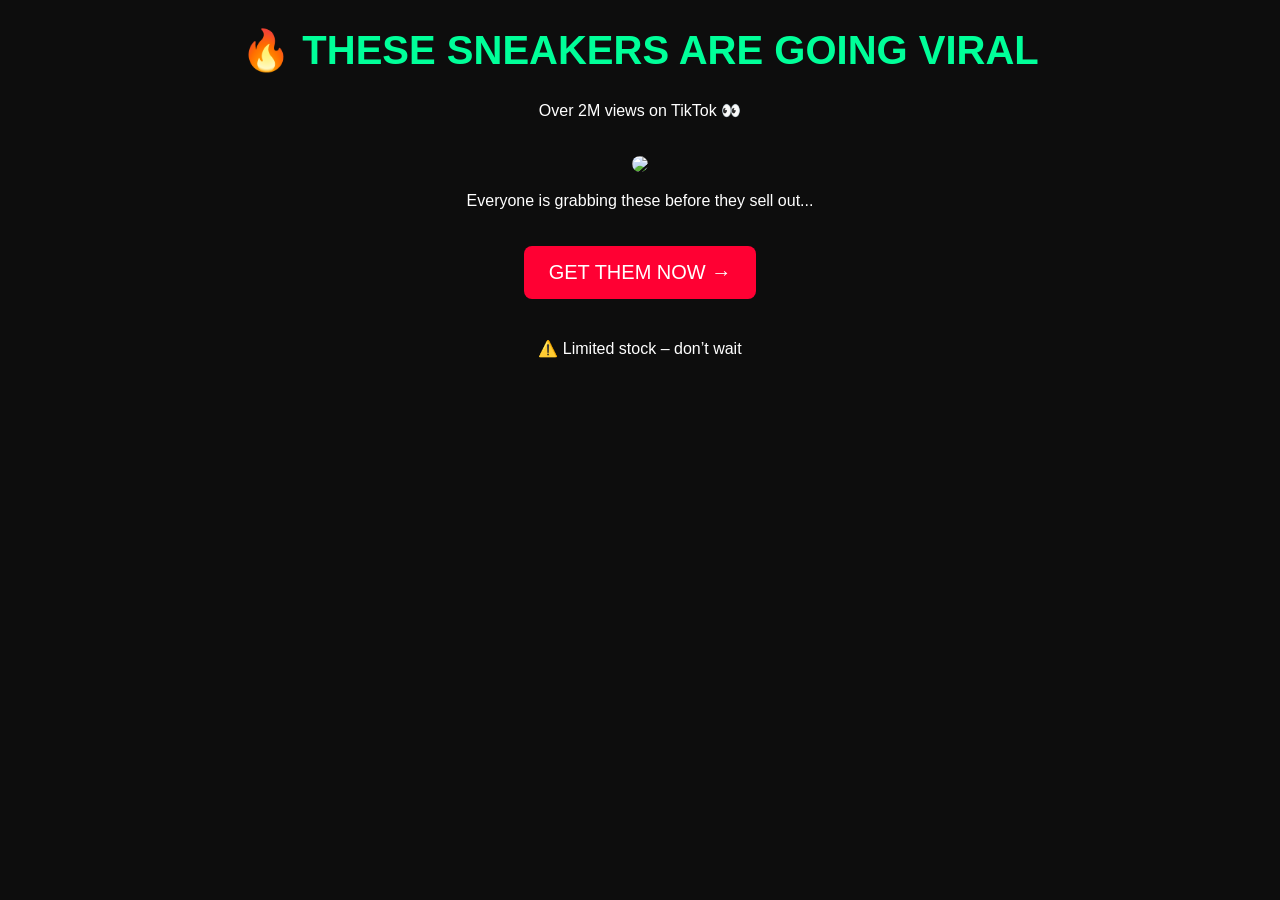
==== index.html @ 100f3dcf "update" ====
<!DOCTYPE html>
<html>
<head>
  <title>Viral Sneakers 🔥</title>
  <style>
    body {
      background: #0d0d0d;
      color: white;
      font-family: Arial;
      text-align: center;
    }
    h1 {
      color: #00ff99;
      font-size: 2.5em;
    }
    .cta {
      background: #ff0033;
      color: white;
      padding: 15px 25px;
      font-size: 20px;
      text-decoration: none;
      display: inline-block;
      margin-top: 20px;
      border-radius: 8px;
    }
    .cta:hover {
      background: #ff3366;
    }
    img {
      width: 80%;
      max-width: 400px;
      border-radius: 10px;
      margin-top: 20px;
    }
  </style>
</head>
<body>

<h1>🔥 THESE SNEAKERS ARE GOING VIRAL</h1>

<p>Over 2M views on TikTok 👀</p>

<img src="assets/shoe.jpg">

<p>Everyone is grabbing these before they sell out...</p>

<a class="cta" href="YOUR_TIKTOK_AFFILIATE_LINK" target="_blank">
GET THEM NOW →
</a>

<p style="margin-top:40px;">⚠️ Limited stock – don’t wait</p>

</body>
</html>
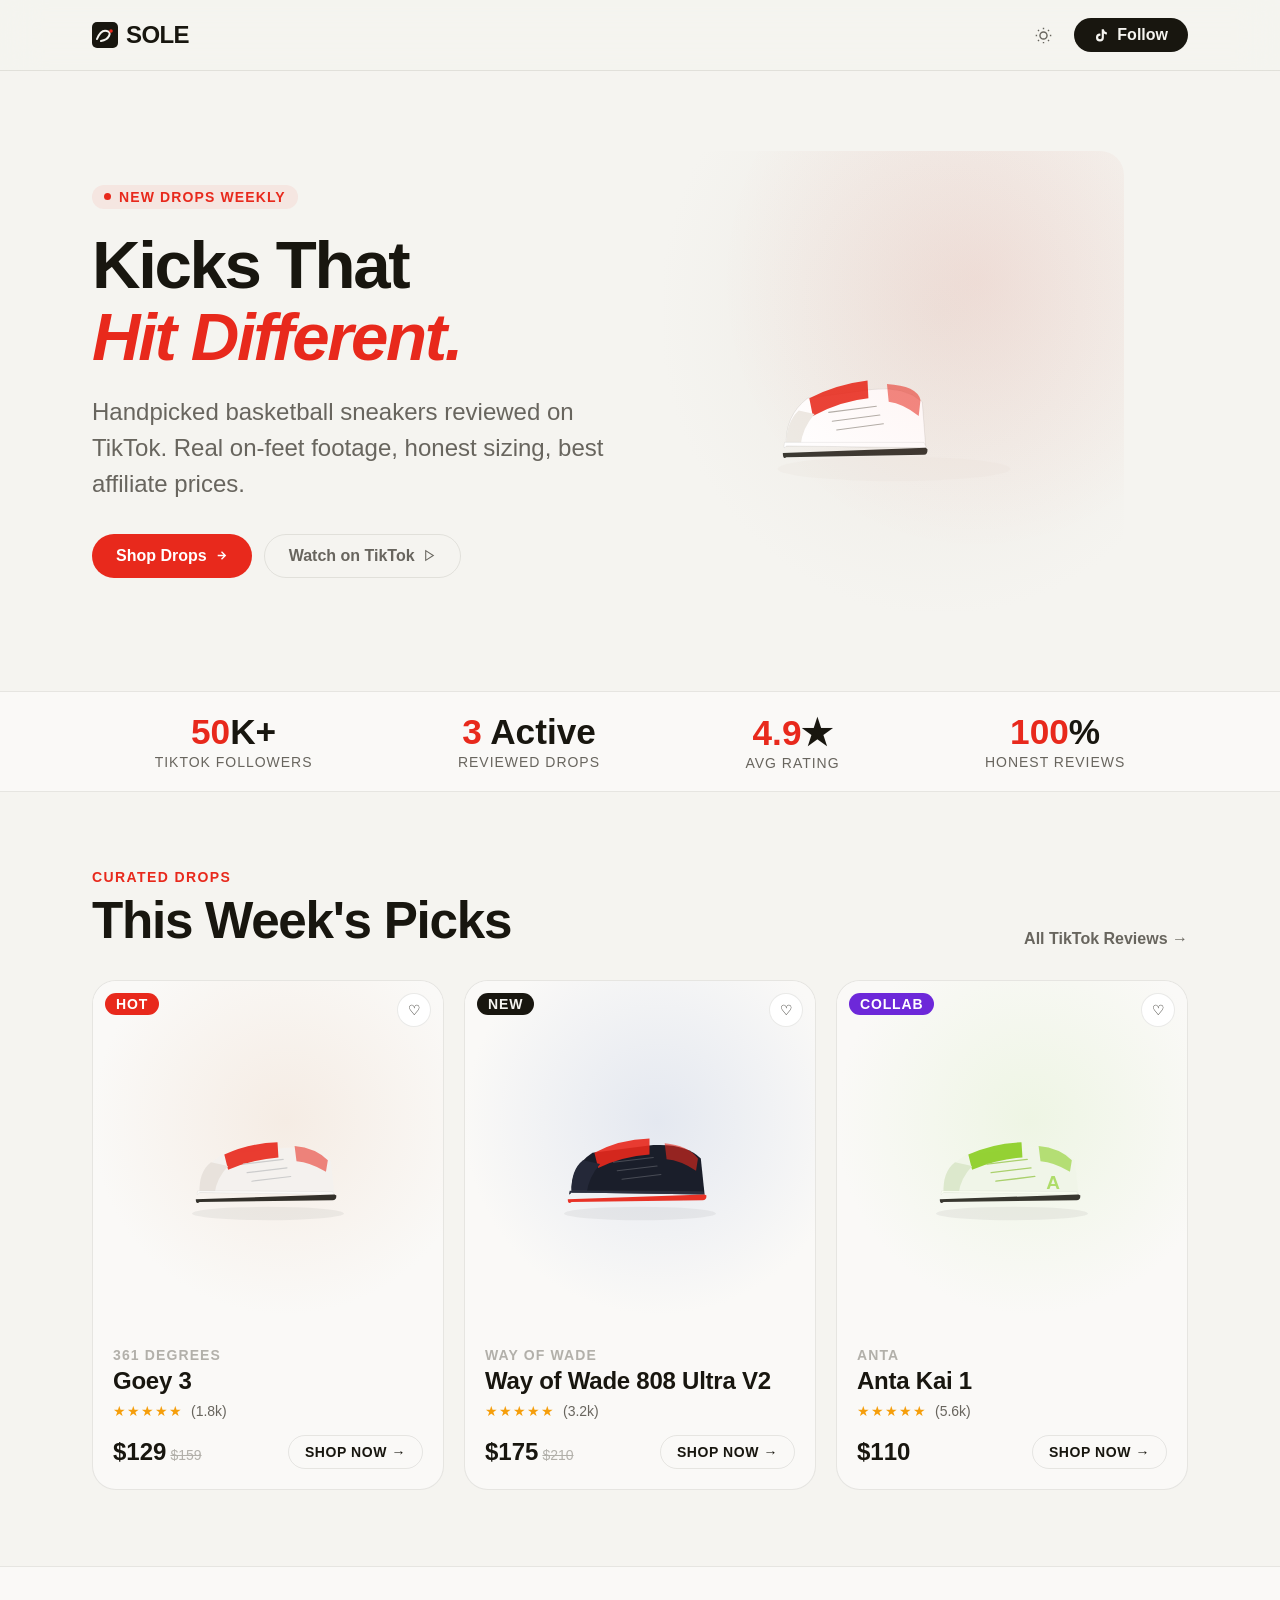
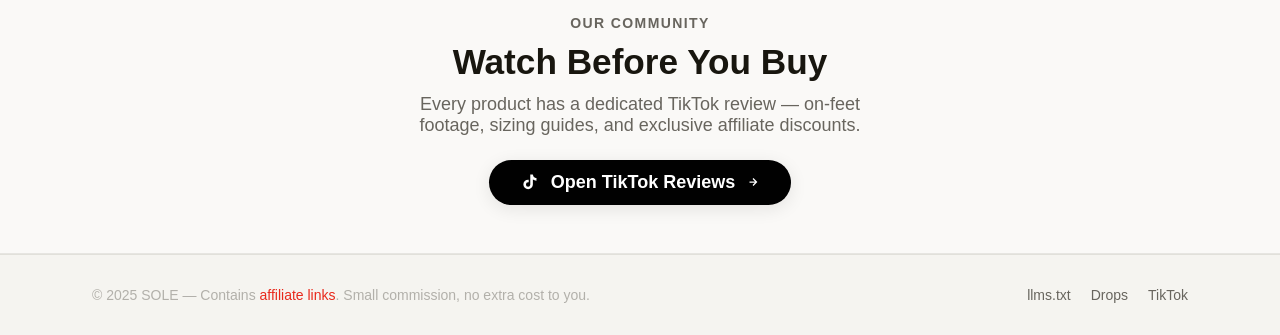
==== commit c6663be4: "update" ====
--- a/index.html
+++ b/index.html
@@ -1,54 +1,308 @@
 <!DOCTYPE html>
-<html>
+<html lang="en" data-theme="light">
 <head>
-  <title>Viral Sneakers 🔥</title>
-  <style>
-    body {
-      background: #0d0d0d;
-      color: white;
-      font-family: Arial;
-      text-align: center;
-    }
-    h1 {
-      color: #00ff99;
-      font-size: 2.5em;
-    }
-    .cta {
-      background: #ff0033;
-      color: white;
-      padding: 15px 25px;
-      font-size: 20px;
-      text-decoration: none;
-      display: inline-block;
-      margin-top: 20px;
-      border-radius: 8px;
-    }
-    .cta:hover {
-      background: #ff3366;
-    }
-    img {
-      width: 80%;
-      max-width: 400px;
-      border-radius: 10px;
-      margin-top: 20px;
-    }
-  </style>
+<meta charset="UTF-8">
+<meta name="viewport" content="width=device-width, initial-scale=1.0">
+<title>SNKDEAL - Sneaker Deal | TikTok-Reviewed Kicks</title>
+<meta name="description" content="Handpicked sneaker deals reviewed by @popwiremedia on TikTok. Honest on-feet footage, real sizing guides, and exclusive affiliate prices on Li-Ning, Way of Wade, Anta, and more.">
+<meta name="keywords" content="sneaker deals, basketball shoes, Li-Ning Goey 3, Way of Wade 808, Anta Kai 1, TikTok sneaker review, popwiremedia">
+<meta name="author" content="popwiremedia">
+<link rel="canonical" href="https://snkdeal.github.io/">
+
+<!-- Open Graph (Facebook, Messenger, Discord) -->
+<meta property="og:type" content="website">
+<meta property="og:title" content="SNKDEAL - Sneaker Deal | TikTok-Reviewed Kicks">
+<meta property="og:description" content="Honest sneaker reviews by @popwiremedia. Real on-feet footage and exclusive affiliate deals.">
+<meta property="og:url" content="https://snkdeal.github.io/">
+<meta property="og:site_name" content="SNKDEAL">
+<meta property="og:image" content="https://snkdeal.github.io/og-image.jpg">
+
+<!-- Twitter Card -->
+<meta name="twitter:card" content="summary_large_image">
+<meta name="twitter:site" content="@popwiremedia">
+<meta name="twitter:title" content="SNKDEAL - Sneaker Deal">
+<meta name="twitter:description" content="Honest sneaker reviews by @popwiremedia. Exclusive affiliate deals.">
+<meta name="twitter:image" content="https://snkdeal.github.io/og-image.jpg">
+
+<!-- JSON-LD Structured Data -->
+<script type="application/ld+json">
+{
+  "@context": "https://schema.org",
+  "@type": "WebSite",
+  "name": "SNKDEAL - Sneaker Deal",
+  "url": "https://snkdeal.github.io/",
+  "description": "TikTok-reviewed sneaker affiliate deals by @popwiremedia",
+  "author": {
+    "@type": "Person",
+    "name": "popwiremedia",
+    "sameAs": "https://www.tiktok.com/@popwiremedia"
+  }
+}
+</script>
+<link rel="preconnect" href="https://api.fontshare.com">
+<link href="https://api.fontshare.com/v2/css?f[]=satoshi@400,500,700&f[]=cabinet-grotesk@700,800&display=swap" rel="stylesheet">
+<style>
+:root,[data-theme="light"]{
+  --fd:'Cabinet Grotesk','Helvetica Neue',sans-serif;
+  --fb:'Satoshi','Inter',sans-serif;
+  --xs:clamp(.75rem,.7rem + .25vw,.875rem);
+  --sm:clamp(.875rem,.8rem + .35vw,1rem);
+  --base:clamp(1rem,.95rem + .25vw,1.125rem);
+  --lg:clamp(1.125rem,1rem + .75vw,1.5rem);
+  --xl:clamp(1.5rem,1.2rem + 1.25vw,2.25rem);
+  --2xl:clamp(2rem,1.2rem + 2.5vw,3.5rem);
+  --3xl:clamp(2.5rem,1rem + 4vw,5rem);
+  --s1:.25rem;--s2:.5rem;--s3:.75rem;--s4:1rem;--s5:1.25rem;
+  --s6:1.5rem;--s8:2rem;--s10:2.5rem;--s12:3rem;--s16:4rem;--s20:5rem;
+  --bg:#f5f4f0;--sur:#faf9f7;--sur2:#fff;--suro:#edeae4;
+  --bdr:rgba(28,22,10,.09);--txt:#18160f;--mut:#68655e;--fnt:#b2b0aa;
+  --acc:#E8291C;--acch:#c41e13;--accbg:rgba(232,41,28,.07);
+  --rsm:.375rem;--rmd:.5rem;--rlg:.75rem;--rxl:1rem;--r2xl:1.5rem;--rf:9999px;
+  --sh1:0 1px 3px rgba(20,14,4,.06);
+  --sh2:0 4px 18px rgba(20,14,4,.09);
+  --sh3:0 14px 44px rgba(20,14,4,.13);
+  --tr:180ms cubic-bezier(.16,1,.3,1);--w:1160px;
+}
+[data-theme="dark"]{
+  --bg:#111010;--sur:#181715;--sur2:#1f1e1c;--suro:#252320;
+  --bdr:rgba(255,250,235,.08);--txt:#e2e0da;--mut:#7a7870;--fnt:#4a4845;
+  --acc:#FF4438;--acch:#FF3B2F;--accbg:rgba(255,68,56,.09);
+  --sh1:0 1px 3px rgba(0,0,0,.22);--sh2:0 4px 18px rgba(0,0,0,.32);--sh3:0 14px 44px rgba(0,0,0,.48);
+}
+@media(prefers-color-scheme:dark){:root:not([data-theme]){
+  --bg:#111010;--sur:#181715;--sur2:#1f1e1c;--suro:#252320;
+  --bdr:rgba(255,250,235,.08);--txt:#e2e0da;--mut:#7a7870;--fnt:#4a4845;
+  --acc:#FF4438;--acch:#FF3B2F;--accbg:rgba(255,68,56,.09);
+  --sh1:0 1px 3px rgba(0,0,0,.22);--sh2:0 4px 18px rgba(0,0,0,.32);--sh3:0 14px 44px rgba(0,0,0,.48);
+}}
+*,*::before,*::after{box-sizing:border-box;margin:0;padding:0}
+html{-webkit-font-smoothing:antialiased;scroll-behavior:smooth;scroll-padding-top:72px}
+body{font-family:var(--fb);font-size:var(--base);color:var(--txt);background:var(--bg);min-height:100dvh}
+img,svg{display:block;max-width:100%}ul{list-style:none}
+button{cursor:pointer;background:none;border:none;font:inherit;color:inherit}
+a{color:inherit;text-decoration:none}
+h1,h2,h3,h4{font-family:var(--fd);line-height:1.08;text-wrap:balance}
+p{text-wrap:pretty}::selection{background:var(--accbg)}
+:focus-visible{outline:2px solid var(--acc);outline-offset:3px;border-radius:var(--rsm)}
+a,button{transition:color var(--tr),background var(--tr),box-shadow var(--tr),transform var(--tr)}
+.w{max-width:var(--w);margin-inline:auto;padding-inline:clamp(var(--s4),4vw,var(--s8))}
+/* NAV */
+.nav{position:sticky;top:0;z-index:100;background:color-mix(in oklab,var(--bg) 82%,transparent);backdrop-filter:blur(20px) saturate(1.5);-webkit-backdrop-filter:blur(20px) saturate(1.5);border-bottom:1px solid var(--bdr)}
+.nr{display:flex;align-items:center;justify-content:space-between;padding-block:var(--s4);gap:var(--s4)}
+.logo{display:flex;align-items:center;gap:var(--s2);font-family:var(--fd);font-size:var(--lg);font-weight:800;letter-spacing:-.025em}
+.na{display:flex;align-items:center;gap:var(--s3)}
+.bti{width:38px;height:38px;display:flex;align-items:center;justify-content:center;border-radius:var(--rmd);color:var(--mut)}
+.bti:hover{color:var(--txt);background:var(--suro)}
+.btp{display:inline-flex;align-items:center;gap:var(--s2);background:var(--txt);color:var(--bg);padding:var(--s2) var(--s5);border-radius:var(--rf);font-size:var(--sm);font-weight:700}
+.btp:hover{background:var(--acc);transform:translateY(-1px);box-shadow:var(--sh2)}
+/* HERO */
+.hero{padding-block:clamp(var(--s12),8vw,var(--s20))}
+.hi{display:grid;grid-template-columns:1fr 1fr;gap:var(--s12);align-items:center}
+.ey{display:inline-flex;align-items:center;gap:var(--s2);background:var(--accbg);color:var(--acc);padding:var(--s1) var(--s3);border-radius:var(--rf);font-size:var(--xs);font-weight:700;letter-spacing:.08em;text-transform:uppercase;margin-bottom:var(--s5)}
+.hero h1{font-size:var(--3xl);font-weight:800;letter-spacing:-.035em;margin-bottom:var(--s5)}
+.hero h1 em{font-style:italic;color:var(--acc)}
+.hs{font-size:var(--lg);color:var(--mut);max-width:40ch;margin-bottom:var(--s8);line-height:1.5}
+.cr{display:flex;gap:var(--s3);flex-wrap:wrap}
+.bp{display:inline-flex;align-items:center;gap:var(--s2);background:var(--acc);color:#fff;padding:var(--s3) var(--s6);border-radius:var(--rf);font-size:var(--sm);font-weight:700}
+.bp:hover{background:var(--acch);transform:translateY(-2px);box-shadow:0 8px 28px rgba(232,41,28,.3)}
+.bo{display:inline-flex;align-items:center;gap:var(--s2);border:1px solid var(--bdr);padding:var(--s3) var(--s6);border-radius:var(--rf);font-size:var(--sm);font-weight:600;color:var(--mut)}
+.bo:hover{border-color:var(--txt);color:var(--txt);transform:translateY(-1px)}
+.stg{width:100%;max-width:460px;aspect-ratio:1;border-radius:var(--r2xl);background:radial-gradient(ellipse at 60% 35%,var(--suro) 0%,var(--bg) 72%);display:flex;align-items:center;justify-content:center;position:relative;overflow:hidden}
+.stg::before{content:'';position:absolute;inset:0;background:radial-gradient(ellipse at 68% 28%,rgba(232,41,28,.08) 0%,transparent 58%)}
+/* STATS */
+.sts{background:var(--sur);border-top:1px solid var(--bdr);border-bottom:1px solid var(--bdr);padding-block:var(--s5)}
+.sr{display:flex;justify-content:space-around;flex-wrap:wrap;gap:var(--s5)}
+.st{text-align:center}
+.sn{font-family:var(--fd);font-size:var(--xl);font-weight:800}
+.sn span{color:var(--acc)}
+.sl{font-size:var(--xs);color:var(--mut);text-transform:uppercase;letter-spacing:.07em;margin-top:2px}
+/* SECTION HD */
+.sh{display:flex;align-items:flex-end;justify-content:space-between;margin-bottom:var(--s8);flex-wrap:wrap;gap:var(--s4)}
+.se{font-size:var(--xs);font-weight:700;letter-spacing:.1em;text-transform:uppercase;color:var(--acc);margin-bottom:var(--s2)}
+.st2{font-size:var(--2xl);font-weight:800;letter-spacing:-.025em}
+.sa{font-size:var(--sm);font-weight:600;color:var(--mut);display:flex;align-items:center;gap:4px;white-space:nowrap}
+.sa:hover{color:var(--acc)}
+/* PRODUCTS */
+.prods{padding-block:clamp(var(--s12),6vw,var(--s20))}
+.grid{display:grid;grid-template-columns:repeat(auto-fill,minmax(min(300px,100%),1fr));gap:var(--s5)}
+/* CARD */
+.card{background:var(--sur);border:1px solid var(--bdr);border-radius:var(--r2xl);overflow:hidden;cursor:pointer;position:relative;display:flex;flex-direction:column;transition:transform var(--tr),box-shadow var(--tr)}
+.card:hover{transform:translateY(-6px);box-shadow:var(--sh3)}
+.card:hover .ca{background:var(--acc);color:#fff;border-color:transparent}
+.card:hover .sw svg{transform:scale(1.06) rotate(-3deg)}
+.bdg{position:absolute;top:var(--s3);left:var(--s3);z-index:2;font-size:var(--xs);font-weight:700;letter-spacing:.06em;text-transform:uppercase;padding:3px 11px;border-radius:var(--rf)}
+.bh{background:var(--acc);color:#fff}
+.bn{background:var(--txt);color:var(--bg)}
+.bc{background:#6d28d9;color:#fff}
+.bs{background:#15803d;color:#fff}
+.wsh{position:absolute;top:var(--s3);right:var(--s3);z-index:2;width:34px;height:34px;border-radius:var(--rf);background:var(--sur2);border:1px solid var(--bdr);display:flex;align-items:center;justify-content:center;font-size:14px;transition:background var(--tr),transform var(--tr)}
+.wsh:hover{background:var(--accbg);transform:scale(1.1)}
+.sw{aspect-ratio:1;display:flex;align-items:center;justify-content:center;padding:var(--s6)}
+.sw svg{transition:transform 320ms cubic-bezier(.16,1,.3,1)}
+.cb{padding:var(--s4) var(--s5) var(--s5);display:flex;flex-direction:column;flex:1}
+.cbr{font-size:var(--xs);font-weight:600;letter-spacing:.08em;text-transform:uppercase;color:var(--fnt);margin-bottom:var(--s1)}
+.cn{font-family:var(--fd);font-size:var(--lg);font-weight:700;letter-spacing:-.01em;margin-bottom:var(--s2);line-height:1.15}
+.cm{display:flex;align-items:center;gap:var(--s2);margin-bottom:var(--s4);font-size:var(--xs);color:var(--mut)}
+.str{color:#f59e0b;letter-spacing:1px}
+.cf{display:flex;align-items:center;justify-content:space-between;margin-top:auto}
+.pr{font-family:var(--fd);font-size:var(--lg);font-weight:800}
+.pro{font-size:var(--xs);color:var(--fnt);text-decoration:line-through;margin-left:var(--s1)}
+.ca{display:inline-flex;align-items:center;gap:4px;border:1.5px solid var(--bdr);border-radius:var(--rf);padding:var(--s2) var(--s4);font-size:var(--xs);font-weight:700;letter-spacing:.04em;text-transform:uppercase;white-space:nowrap;transition:background var(--tr),color var(--tr),border-color var(--tr)}
+.bwm{background:radial-gradient(circle at 55% 40%,#f5ece4 0%,var(--sur) 68%)}
+.bwk{background:radial-gradient(circle at 55% 40%,#e4e8f0 0%,var(--sur) 68%)}
+.bvv{background:radial-gradient(circle at 55% 40%,#eef5e4 0%,var(--sur) 68%)}
+[data-theme="dark"] .bwm{background:radial-gradient(circle at 55% 40%,#2a2320 0%,var(--sur) 68%)}
+[data-theme="dark"] .bwk{background:radial-gradient(circle at 55% 40%,#1e2228 0%,var(--sur) 68%)}
+[data-theme="dark"] .bvv{background:radial-gradient(circle at 55% 40%,#20281e 0%,var(--sur) 68%)}
+/* TT */
+.tt{background:var(--sur);border-top:1px solid var(--bdr);border-bottom:1px solid var(--bdr);padding-block:var(--s12)}
+.tti{text-align:center}
+.tti h2{font-size:var(--xl);font-weight:800;margin-bottom:var(--s3)}
+.tti p{color:var(--mut);max-width:50ch;margin-inline:auto;margin-bottom:var(--s6)}
+.btt{display:inline-flex;align-items:center;gap:var(--s3);background:#010101;color:#fff;padding:var(--s3) var(--s8);border-radius:var(--rf);font-size:var(--base);font-weight:700;box-shadow:var(--sh2)}
+.btt:hover{background:var(--acc);transform:translateY(-2px)}
+/* FOOTER */
+.ft{padding-block:var(--s8);border-top:1px solid var(--bdr)}
+.fr{display:flex;align-items:center;justify-content:space-between;flex-wrap:wrap;gap:var(--s4)}
+.fn{font-size:var(--xs);color:var(--fnt)}.fn a{color:var(--acc)}
+.fl{display:flex;gap:var(--s5)}.fl a{font-size:var(--xs);color:var(--mut)}.fl a:hover{color:var(--txt)}
+/* REVEAL */
+.r{opacity:0;transform:translateY(22px);transition:opacity .5s ease,transform .5s ease}
+.r.on{opacity:1;transform:none}
+@media(max-width:768px){.hi{grid-template-columns:1fr}.stg{display:none}.fr{flex-direction:column;text-align:center}}
+</style>
 </head>
 <body>
 
-<h1>🔥 THESE SNEAKERS ARE GOING VIRAL</h1>
-
-<p>Over 2M views on TikTok 👀</p>
-
-<img src="assets/shoe.jpg">
-
-<p>Everyone is grabbing these before they sell out...</p>
-
-<a class="cta" href="YOUR_TIKTOK_AFFILIATE_LINK" target="_blank">
-GET THEM NOW →
-</a>
-
-<p style="margin-top:40px;">⚠️ Limited stock – don’t wait</p>
-
+<nav class="nav" role="navigation" aria-label="Main">
+  <div class="w">
+    <div class="nr">
+      <a href="index.html" class="logo" aria-label="SOLE home">
+        <svg width="26" height="26" viewBox="0 0 26 26" fill="none" aria-hidden="true">
+          <rect width="26" height="26" rx="5" fill="currentColor"/>
+          <path d="M5 17 Q9 7 15 9 Q19 10 17 14 Q15 18 9 19" stroke="var(--bg)" stroke-width="2" stroke-linecap="round" fill="none"/>
+          <circle cx="19" cy="9" r="1.8" fill="var(--acc)"/>
+        </svg>
+        SOLE
+      </a>
+      <div class="na">
+        <button class="bti" data-tt aria-label="Toggle theme">
+          <svg width="17" height="17" viewBox="0 0 24 24" fill="none" stroke="currentColor" stroke-width="2"><circle cx="12" cy="12" r="5"/><path d="M12 1v2M12 21v2M4.22 4.22l1.42 1.42M18.36 18.36l1.42 1.42M1 12h2M21 12h2M4.22 19.78l1.42-1.42M18.36 5.64l1.42-1.42"/></svg>
+        </button>
+        <a href="https://www.tiktok.com/@popwiremedia" target="_blank" rel="noopener noreferrer" class="btp">
+          <svg width="15" height="15" viewBox="0 0 24 24" fill="currentColor"><path d="M19.59 6.69a4.83 4.83 0 01-3.77-4.25V2h-3.45v13.67a2.89 2.89 0 01-2.88 2.5 2.89 2.89 0 01-2.89-2.89 2.89 2.89 0 012.89-2.89c.28 0 .54.04.79.1V9.01a6.33 6.33 0 00-.79-.05 6.34 6.34 0 00-6.34 6.34 6.34 6.34 0 006.34 6.34 6.34 6.34 0 006.33-6.34V8.69a8.22 8.22 0 004.81 1.54V6.79a4.85 4.85 0 01-1.04-.1z"/></svg>
+          Follow
+        </a>
+      </div>
+    </div>
+  </div>
+</nav>
+
+<main id="main">
+<section class="hero" aria-labelledby="h1">
+  <div class="w"><div class="hi">
+    <div>
+      <div class="ey r"><svg width="7" height="7" viewBox="0 0 7 7"><circle cx="3.5" cy="3.5" r="3.5" fill="currentColor"/></svg>New Drops Weekly</div>
+      <h1 id="h1" class="r">Kicks That<br><em>Hit Different.</em></h1>
+      <p class="hs r">Handpicked basketball sneakers reviewed on TikTok. Real on-feet footage, honest sizing, best affiliate prices.</p>
+      <div class="cr r">
+        <a href="#products" class="bp">Shop Drops <svg width="13" height="13" viewBox="0 0 24 24" fill="none" stroke="currentColor" stroke-width="2.5"><path d="M5 12h14M12 5l7 7-7 7"/></svg></a>
+        <a href="https://www.tiktok.com/@popwiremedia" target="_blank" rel="noopener noreferrer" class="bo">Watch on TikTok <svg width="13" height="13" viewBox="0 0 24 24" fill="none" stroke="currentColor" stroke-width="2"><polygon points="5 3 19 12 5 21 5 3"/></svg></a>
+      </div>
+    </div>
+    <div class="stg r" aria-hidden="true">
+      <svg viewBox="0 0 340 230" width="300" fill="none">
+        <ellipse cx="170" cy="214" rx="132" ry="14" fill="var(--suro)" opacity=".5"/>
+        <path d="M48 188 Q46 154 72 134 L146 124 Q182 120 202 138 L206 190Z" fill="var(--sur2)" stroke="var(--bdr)" stroke-width="1"/>
+        <path d="M74 134 Q106 118 140 114 L141 134 Q110 137 78 154Z" fill="var(--acc)" opacity=".88"/>
+        <path d="M162 118 Q196 120 200 136 L198 154 Q180 140 164 138Z" fill="var(--acc)" opacity=".55"/>
+        <path d="M48 188 Q47 162 62 148 L80 152 Q66 168 64 188Z" fill="var(--suro)"/>
+        <path d="M46 184 Q44 194 48 188 L206 190 Q210 197 204 184Z" fill="var(--sur2)" stroke="var(--bdr)" stroke-width=".8"/>
+        <path d="M44 196 Q44 204 48 201 L204 198 Q208 198 208 192 L206 190Z" fill="var(--txt)" opacity=".84"/>
+        <line x1="96" y1="150" x2="150" y2="143" stroke="var(--fnt)" stroke-width="1.2" stroke-linecap="round"/>
+        <line x1="100" y1="160" x2="154" y2="153" stroke="var(--fnt)" stroke-width="1.2" stroke-linecap="round"/>
+        <line x1="105" y1="170" x2="158" y2="163" stroke="var(--fnt)" stroke-width="1.2" stroke-linecap="round"/>
+      </svg>
+    </div>
+  </div></div>
+</section>
+
+<div class="sts"><div class="w"><div class="sr">
+  <div class="st r"><div class="sn"><span data-c="50">50</span>K+</div><div class="sl">TikTok Followers</div></div>
+  <div class="st r"><div class="sn"><span data-c="3">3</span> Active</div><div class="sl">Reviewed Drops</div></div>
+  <div class="st r"><div class="sn"><span data-c="4.9">4.9</span>★</div><div class="sl">Avg Rating</div></div>
+  <div class="st r"><div class="sn"><span data-c="100">100</span>%</div><div class="sl">Honest Reviews</div></div>
+</div></div></div>
+
+<section class="prods" id="products" aria-labelledby="pt">
+  <div class="w">
+    <div class="sh r">
+      <div><p class="se">Curated Drops</p><h2 class="st2" id="pt">This Week's Picks</h2></div>
+      <a href="https://www.tiktok.com/@popwiremedia" target="_blank" rel="noopener noreferrer" class="sa">All TikTok Reviews &rarr;</a>
+    </div>
+    <div class="grid" id="grid"><p style="color:var(--mut);padding:var(--s8)">Loading products…</p></div>
+  </div>
+</section>
+
+<section class="tt" aria-labelledby="tth">
+  <div class="w"><div class="tti r">
+    <p class="se" style="display:block;margin-bottom:var(--s3)">Our Community</p>
+    <h2 id="tth">Watch Before You Buy</h2>
+    <p>Every product has a dedicated TikTok review — on-feet footage, sizing guides, and exclusive affiliate discounts.</p>
+    <a href="https://www.tiktok.com/@popwiremedia" target="_blank" rel="noopener noreferrer" class="btt">
+      <svg width="18" height="18" viewBox="0 0 24 24" fill="currentColor"><path d="M19.59 6.69a4.83 4.83 0 01-3.77-4.25V2h-3.45v13.67a2.89 2.89 0 01-2.88 2.5 2.89 2.89 0 01-2.89-2.89 2.89 2.89 0 012.89-2.89c.28 0 .54.04.79.1V9.01a6.33 6.33 0 00-.79-.05 6.34 6.34 0 00-6.34 6.34 6.34 6.34 0 006.34 6.34 6.34 6.34 0 006.33-6.34V8.69a8.22 8.22 0 004.81 1.54V6.79a4.85 4.85 0 01-1.04-.1z"/></svg>
+      Open TikTok Reviews
+      <svg width="12" height="12" viewBox="0 0 24 24" fill="none" stroke="currentColor" stroke-width="2.5"><path d="M5 12h14M12 5l7 7-7 7"/></svg>
+    </a>
+  </div></div>
+</section>
+</main>
+
+<footer class="ft" role="contentinfo"><div class="w"><div class="fr">
+  <p class="fn">&copy; 2025 SOLE &mdash; Contains <a href="llms.txt" target="_blank">affiliate links</a>. Small commission, no extra cost to you.</p>
+  <nav class="fl" aria-label="Footer"><a href="llms.txt" target="_blank">llms.txt</a><a href="#products">Drops</a><a href="https://www.tiktok.com/@popwiremedia" target="_blank" rel="noopener noreferrer">TikTok</a></nav>
+</div></div></footer>
+
+<script>
+(function(){var t=document.querySelector('[data-tt]'),r=document.documentElement;var d=matchMedia('(prefers-color-scheme:dark)').matches?'dark':'light';r.setAttribute('data-theme',d);if(t)t.addEventListener('click',function(){d=d==='dark'?'light':'dark';r.setAttribute('data-theme',d);t.innerHTML=d==='dark'?'<svg width="17" height="17" viewBox="0 0 24 24" fill="none" stroke="currentColor" stroke-width="2"><circle cx="12" cy="12" r="5"/><path d="M12 1v2M12 21v2M4.22 4.22l1.42 1.42M18.36 18.36l1.42 1.42M1 12h2M21 12h2M4.22 19.78l1.42-1.42M18.36 5.64l1.42-1.42"/></svg>':'<svg width="17" height="17" viewBox="0 0 24 24" fill="none" stroke="currentColor" stroke-width="2"><path d="M21 12.79A9 9 0 1 1 11.21 3 7 7 0 0 0 21 12.79z"/></svg>';});})();
+var io=new IntersectionObserver(function(e){e.forEach(function(el){if(el.isIntersecting){el.target.classList.add('on');io.unobserve(el.target);}});},{threshold:.1});
+document.querySelectorAll('.r').forEach(function(el){io.observe(el);});
+
+var SVGS={
+  'goey-3':'<svg viewBox="0 0 200 140" width="190" fill="none"><ellipse cx="100" cy="130" rx="80" ry="7" fill="rgba(0,0,0,.05)"/><path d="M28 108 Q26 84 52 68 L116 61 Q150 59 166 74 L170 110Z" fill="#f4f1ee"/><path d="M54 68 Q80 56 110 55 L111 71 Q84 73 58 84Z" fill="#E8291C" opacity=".9"/><path d="M128 59 Q150 61 163 74 L161 86 Q144 76 130 75Z" fill="#E8291C" opacity=".55"/><path d="M28 108 Q27 86 40 76 L58 80 Q46 93 44 108Z" fill="#e8e2dc"/><path d="M26 106 Q24 113 28 108 L170 110 Q172 115 168 107Z" fill="#faf9f7" stroke="rgba(0,0,0,.06)" stroke-width=".8"/><path d="M24 115 Q24 121 28 118 L168 116 Q172 116 172 111 L170 110Z" fill="#18160f" opacity=".88"/><line x1="74" y1="78" x2="116" y2="73" stroke="#ccc" stroke-width="1.2" stroke-linecap="round"/><line x1="78" y1="87" x2="120" y2="82" stroke="#ccc" stroke-width="1.2" stroke-linecap="round"/><line x1="83" y1="96" x2="124" y2="91" stroke="#ccc" stroke-width="1.2" stroke-linecap="round"/></svg>',
+  'wade-808-ultra-v2':'<svg viewBox="0 0 200 140" width="190" fill="none"><ellipse cx="100" cy="130" rx="80" ry="7" fill="rgba(0,0,0,.05)"/><path d="M28 108 Q26 82 50 66 L114 58 Q148 56 164 72 L168 110Z" fill="#1a1e2a"/><path d="M52 66 Q78 52 110 51 L110 68 Q82 70 56 82Z" fill="#E8291C" opacity=".9"/><path d="M126 56 Q150 58 161 72 L159 85 Q142 74 128 73Z" fill="#E8291C" opacity=".6"/><path d="M28 108 Q27 84 40 74 L58 78 Q46 92 44 108Z" fill="#242838"/><path d="M26 106 Q24 113 28 108 L168 110 Q172 116 166 107Z" fill="#2a2e3e" stroke="rgba(255,255,255,.06)" stroke-width=".8"/><path d="M24 115 Q24 121 28 118 L166 116 Q170 116 170 111 L168 110Z" fill="#E8291C" opacity=".95"/><line x1="72" y1="76" x2="114" y2="71" stroke="rgba(255,255,255,.2)" stroke-width="1.1" stroke-linecap="round"/><line x1="76" y1="85" x2="118" y2="80" stroke="rgba(255,255,255,.2)" stroke-width="1.1" stroke-linecap="round"/><line x1="81" y1="94" x2="122" y2="89" stroke="rgba(255,255,255,.2)" stroke-width="1.1" stroke-linecap="round"/></svg>',
+  'kai-1':'<svg viewBox="0 0 200 140" width="190" fill="none"><ellipse cx="100" cy="130" rx="80" ry="7" fill="rgba(0,0,0,.05)"/><path d="M28 108 Q26 84 52 68 L116 61 Q150 59 166 74 L170 110Z" fill="#f0f5e8"/><path d="M54 68 Q80 56 110 55 L111 71 Q84 73 58 84Z" fill="#84cc16" opacity=".85"/><path d="M128 59 Q150 61 163 74 L161 86 Q144 76 130 75Z" fill="#84cc16" opacity=".55"/><path d="M28 108 Q27 86 40 76 L58 80 Q46 93 44 108Z" fill="#dce8cc"/><text x="136" y="104" font-size="20" font-weight="900" fill="#84cc16" opacity=".6" font-family="sans-serif">A</text><path d="M26 106 Q24 113 28 108 L170 110 Q172 115 168 107Z" fill="#f8fcf0" stroke="rgba(0,0,0,.05)" stroke-width=".8"/><path d="M24 115 Q24 121 28 118 L168 116 Q172 116 172 111 L170 110Z" fill="#18160f" opacity=".85"/><line x1="74" y1="78" x2="116" y2="73" stroke="#aad06c" stroke-width="1.4" stroke-linecap="round"/><line x1="78" y1="87" x2="120" y2="82" stroke="#aad06c" stroke-width="1.4" stroke-linecap="round"/><line x1="83" y1="96" x2="124" y2="91" stroke="#aad06c" stroke-width="1.4" stroke-linecap="round"/></svg>'
+};
+var BGS={'goey-3':'bwm','wade-808-ultra-v2':'bwk','kai-1':'bvv'};
+var BADGES={'Hot':'bh','New':'bn','Collab':'bc','Sale':'bs'};
+
+function toggleWish(e,btn){e.stopPropagation();var on=btn.dataset.w==='1';btn.dataset.w=on?'0':'1';btn.innerHTML=on?'&#9825;':'&#9829;';btn.style.color=on?'':'var(--acc)';}
+
+fetch('products.json').then(function(r){return r.json();}).then(function(data){
+  var g=document.getElementById('grid');g.innerHTML='';
+  Object.keys(data).forEach(function(k,i){
+    var p=data[k],bg=BGS[k]||'bwm',bc=BADGES[p.badge]||'bn',svg=SVGS[k]||'';
+    var oldp=p.price_original?'<span class="pro">'+p.price_original+'</span>':'';
+    var a=document.createElement('article');
+    a.className='card r';a.style.transitionDelay=(i*80)+'ms';
+    a.setAttribute('role','link');a.setAttribute('tabindex','0');a.setAttribute('aria-label',p.name);
+    a.innerHTML='<span class="bdg '+bc+'">'+p.badge+'</span>'
+      +'<button class="wsh" data-w="0" aria-label="Wishlist" onclick="toggleWish(event,this)">&#9825;</button>'
+      +'<div class="sw '+bg+'">'+svg+'</div>'
+      +'<div class="cb">'
+      +'<p class="cbr">'+p.brand+'</p>'
+      +'<h3 class="cn">'+p.name+'</h3>'
+      +'<div class="cm"><span class="str">&#9733;&#9733;&#9733;&#9733;&#9733;</span><span>('+p.reviews+')</span></div>'
+      +'<div class="cf"><div><span class="pr">'+p.price+'</span>'+oldp+'</div><span class="ca">Shop Now &rarr;</span></div>'
+      +'</div>';
+    a.addEventListener('click',function(){window.open(p['affiliate-link'],'_blank','noopener,noreferrer');});
+    a.addEventListener('keydown',function(e){if(e.key==='Enter'||e.key===' '){e.preventDefault();window.open(p['affiliate-link'],'_blank','noopener,noreferrer');}});
+    g.appendChild(a);io.observe(a);
+  });
+}).catch(function(){document.getElementById('grid').innerHTML='<p style="color:var(--mut);padding:var(--s8)">Could not load products.</p>';});
+
+var so=new IntersectionObserver(function(entries){entries.forEach(function(e){if(e.isIntersecting){var el=e.target,raw=el.dataset.c,num=parseFloat(raw),isF=raw.includes('.');var c=0,s=num/44;(function t(){c=Math.min(c+s,num);el.textContent=isF?c.toFixed(1):Math.round(c);if(c<num)requestAnimationFrame(t);})();so.unobserve(el);}});},{threshold:.5});
+document.querySelectorAll('[data-c]').forEach(function(s){so.observe(s);});
+</script>
 </body>
 </html>
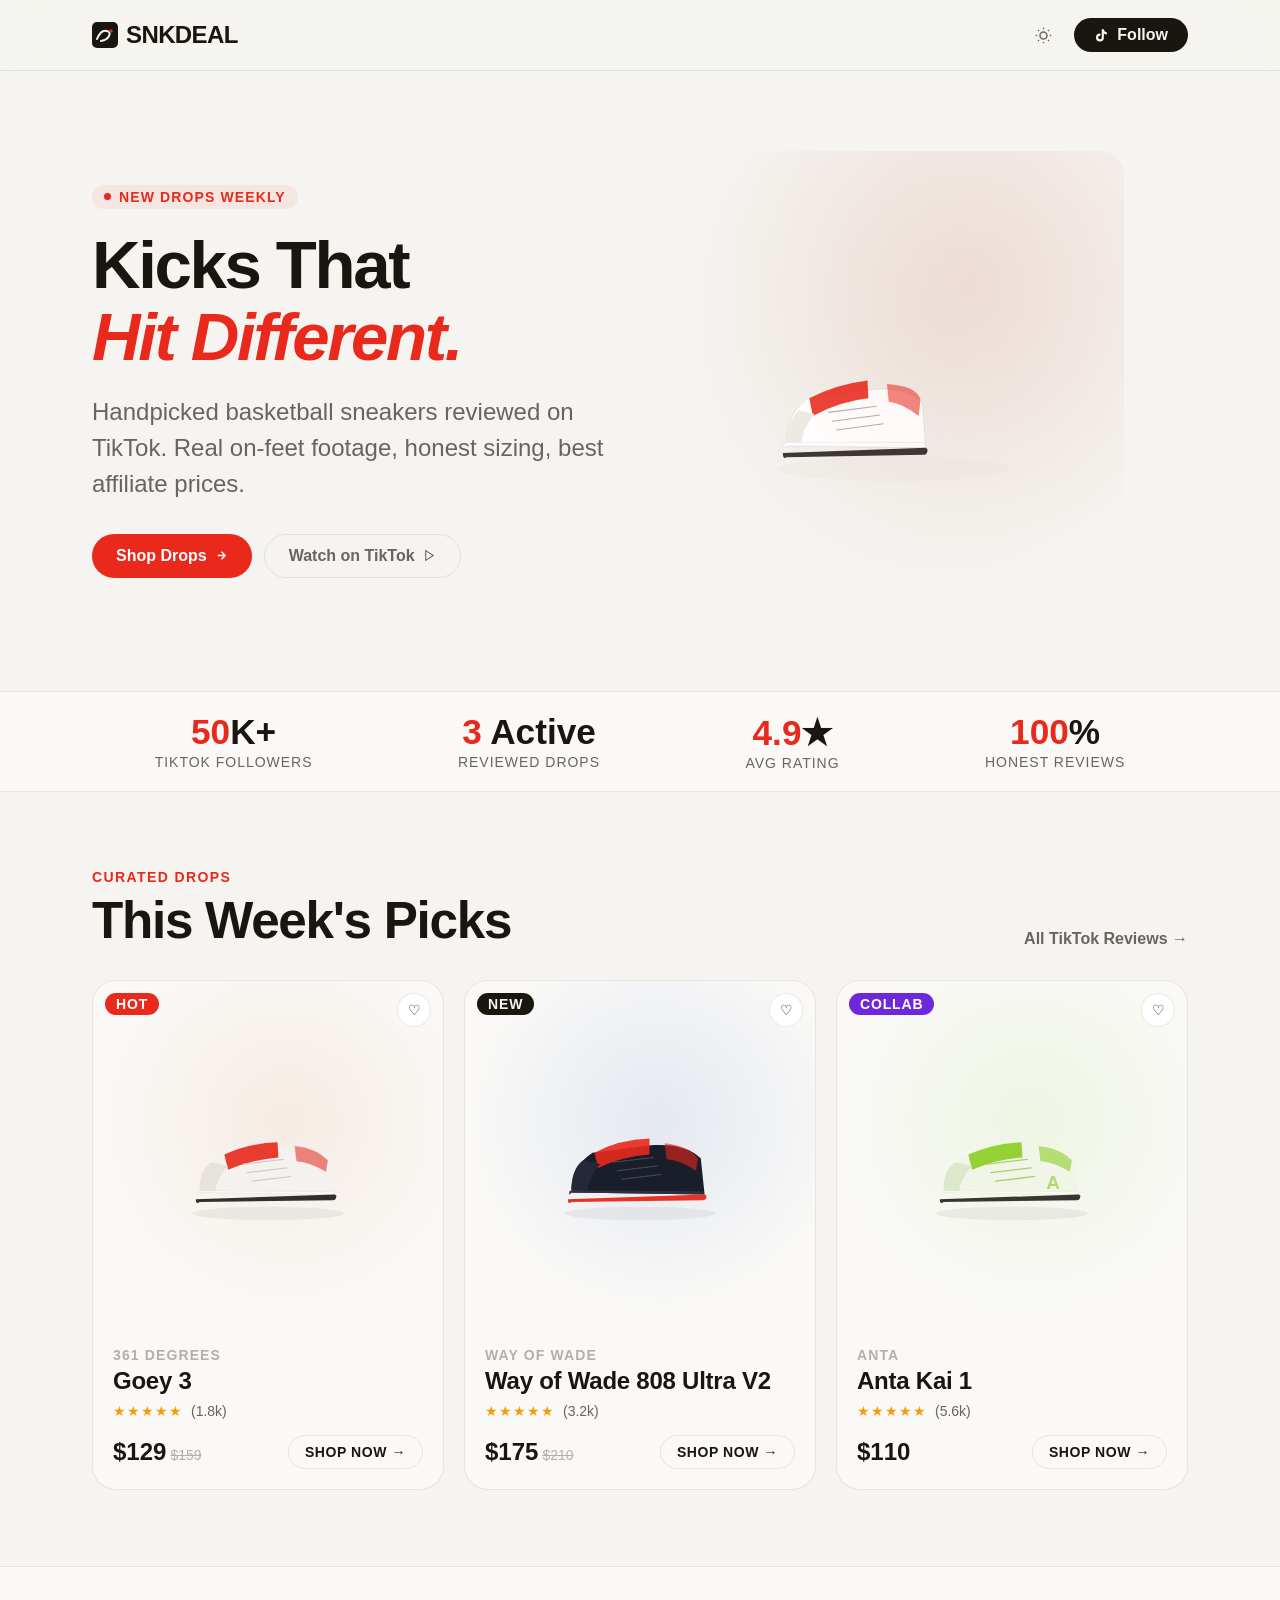
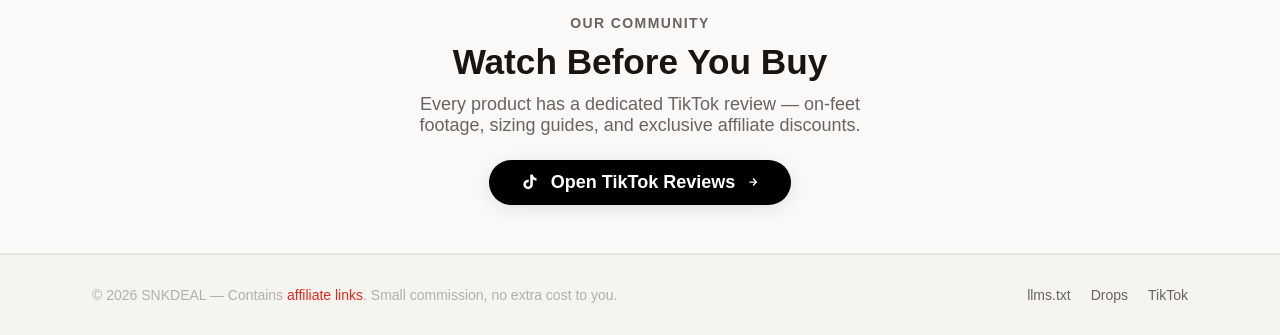
==== commit 48d70b2a: "updaate" ====
--- a/index.html
+++ b/index.html
@@ -39,6 +39,7 @@
   }
 }
 </script>
+<meta name="google-site-verification" content="m4z4cBpgV90V_t2Q5Q-P1oXbpqA1xzdhGxe5RTSXhgk" />
 <link rel="preconnect" href="https://api.fontshare.com">
 <link href="https://api.fontshare.com/v2/css?f[]=satoshi@400,500,700&f[]=cabinet-grotesk@700,800&display=swap" rel="stylesheet">
 <style>
@@ -177,13 +178,13 @@
 <nav class="nav" role="navigation" aria-label="Main">
   <div class="w">
     <div class="nr">
-      <a href="index.html" class="logo" aria-label="SOLE home">
+      <a href="index.html" class="logo" aria-label="SNKDEAL home">
         <svg width="26" height="26" viewBox="0 0 26 26" fill="none" aria-hidden="true">
           <rect width="26" height="26" rx="5" fill="currentColor"/>
           <path d="M5 17 Q9 7 15 9 Q19 10 17 14 Q15 18 9 19" stroke="var(--bg)" stroke-width="2" stroke-linecap="round" fill="none"/>
           <circle cx="19" cy="9" r="1.8" fill="var(--acc)"/>
         </svg>
-        SOLE
+        SNKDEAL
       </a>
       <div class="na">
         <button class="bti" data-tt aria-label="Toggle theme">
@@ -259,7 +260,7 @@
 </main>
 
 <footer class="ft" role="contentinfo"><div class="w"><div class="fr">
-  <p class="fn">&copy; 2025 SOLE &mdash; Contains <a href="llms.txt" target="_blank">affiliate links</a>. Small commission, no extra cost to you.</p>
+  <p class="fn">&copy; 2026 SNKDEAL &mdash; Contains <a href="llms.txt" target="_blank">affiliate links</a>. Small commission, no extra cost to you.</p>
   <nav class="fl" aria-label="Footer"><a href="llms.txt" target="_blank">llms.txt</a><a href="#products">Drops</a><a href="https://www.tiktok.com/@popwiremedia" target="_blank" rel="noopener noreferrer">TikTok</a></nav>
 </div></div></footer>
 
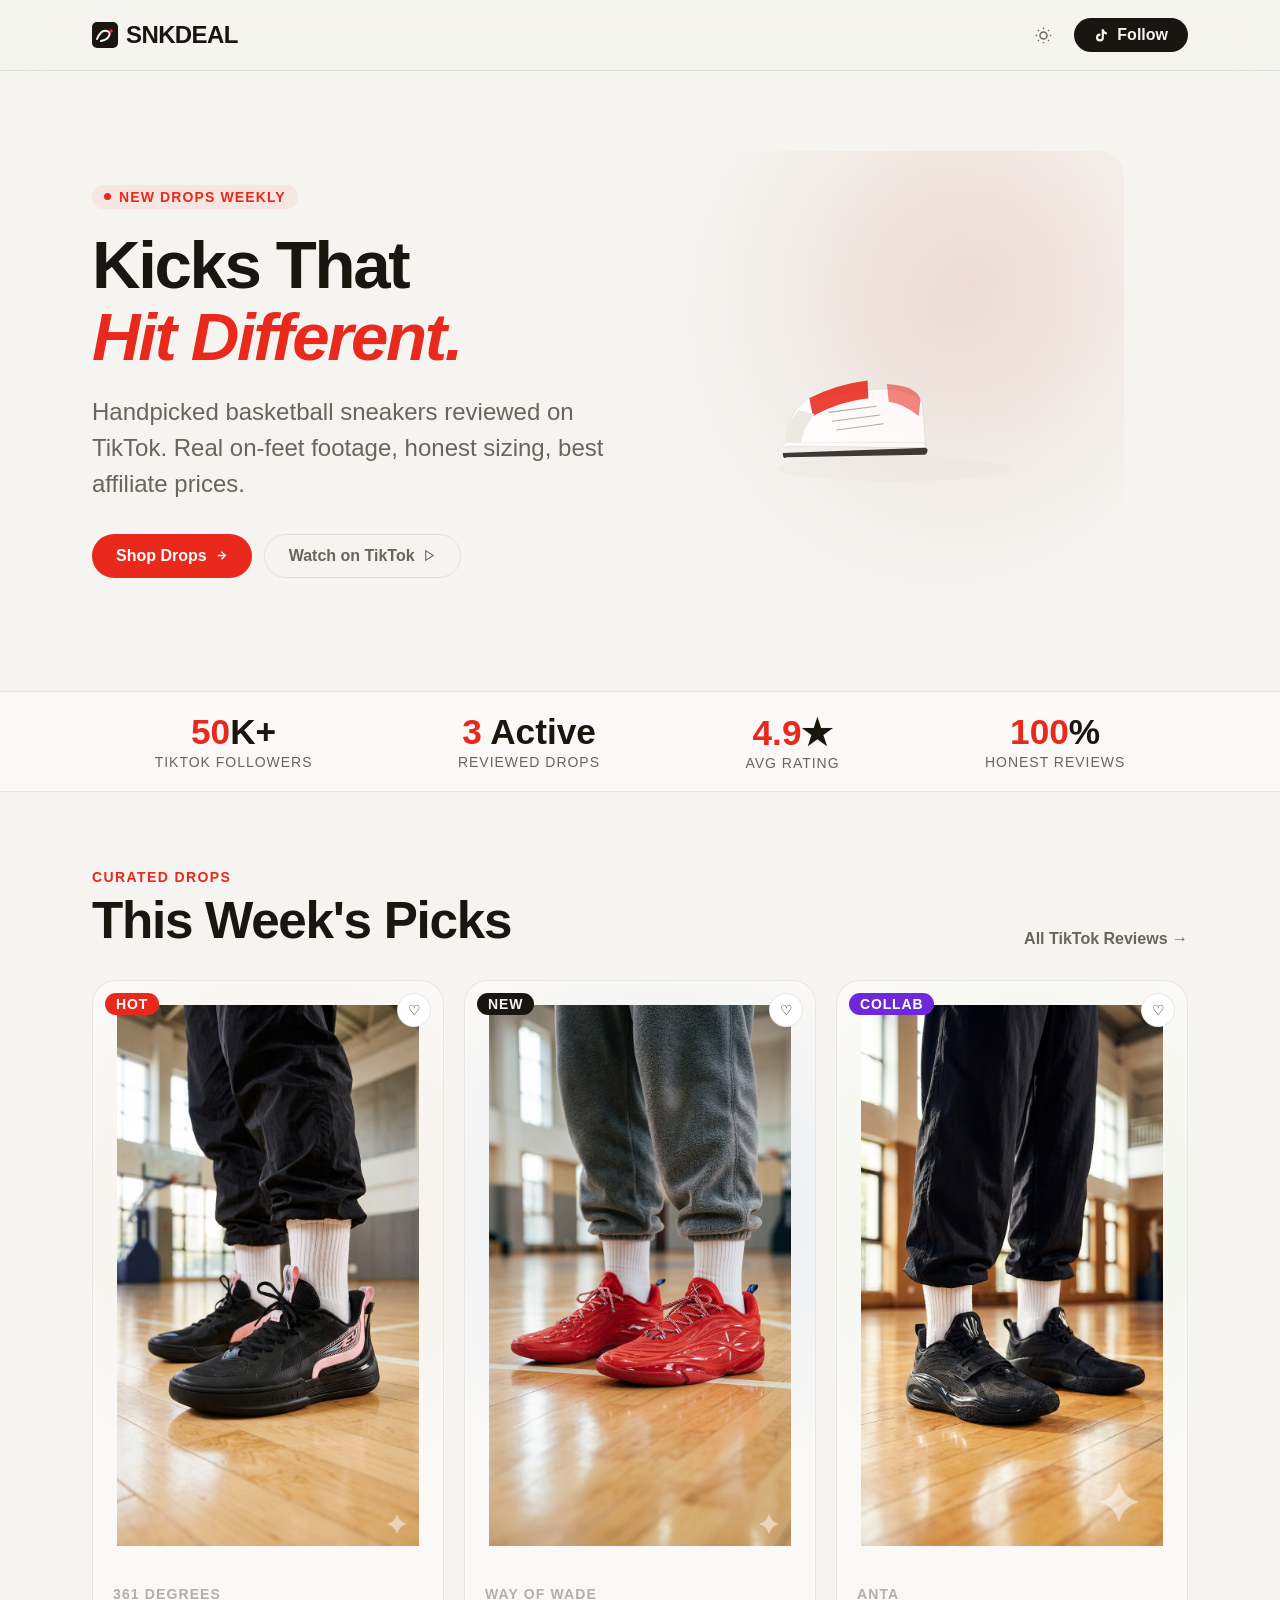
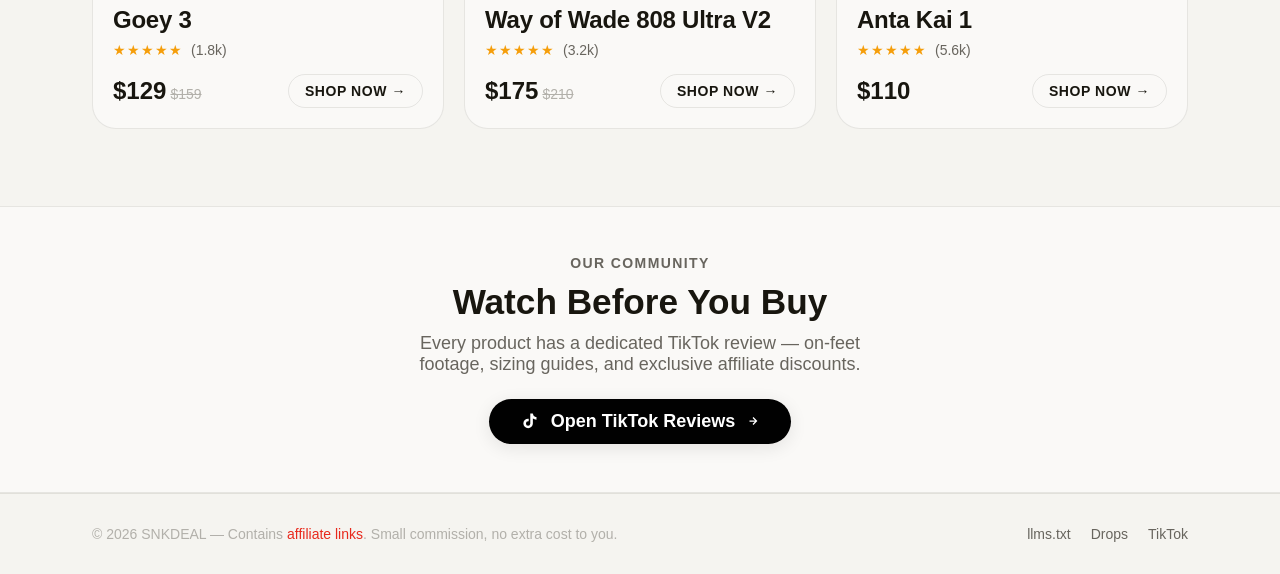
==== commit 5ca1efce: "updated products" ====
--- a/index.html
+++ b/index.html
@@ -43,6 +43,13 @@
 <link rel="preconnect" href="https://api.fontshare.com">
 <link href="https://api.fontshare.com/v2/css?f[]=satoshi@400,500,700&f[]=cabinet-grotesk@700,800&display=swap" rel="stylesheet">
 <style>
+    .stg img,
+.ms img {
+  width: 100%;
+  height: 100%;
+  object-fit: contain;
+  display: block;
+}
 :root,[data-theme="light"]{
   --fd:'Cabinet Grotesk','Helvetica Neue',sans-serif;
   --fb:'Satoshi','Inter',sans-serif;
@@ -265,45 +272,212 @@
 </div></div></footer>
 
 <script>
-(function(){var t=document.querySelector('[data-tt]'),r=document.documentElement;var d=matchMedia('(prefers-color-scheme:dark)').matches?'dark':'light';r.setAttribute('data-theme',d);if(t)t.addEventListener('click',function(){d=d==='dark'?'light':'dark';r.setAttribute('data-theme',d);t.innerHTML=d==='dark'?'<svg width="17" height="17" viewBox="0 0 24 24" fill="none" stroke="currentColor" stroke-width="2"><circle cx="12" cy="12" r="5"/><path d="M12 1v2M12 21v2M4.22 4.22l1.42 1.42M18.36 18.36l1.42 1.42M1 12h2M21 12h2M4.22 19.78l1.42-1.42M18.36 5.64l1.42-1.42"/></svg>':'<svg width="17" height="17" viewBox="0 0 24 24" fill="none" stroke="currentColor" stroke-width="2"><path d="M21 12.79A9 9 0 1 1 11.21 3 7 7 0 0 0 21 12.79z"/></svg>';});})();
-var io=new IntersectionObserver(function(e){e.forEach(function(el){if(el.isIntersecting){el.target.classList.add('on');io.unobserve(el.target);}});},{threshold:.1});
-document.querySelectorAll('.r').forEach(function(el){io.observe(el);});
-
-var SVGS={
-  'goey-3':'<svg viewBox="0 0 200 140" width="190" fill="none"><ellipse cx="100" cy="130" rx="80" ry="7" fill="rgba(0,0,0,.05)"/><path d="M28 108 Q26 84 52 68 L116 61 Q150 59 166 74 L170 110Z" fill="#f4f1ee"/><path d="M54 68 Q80 56 110 55 L111 71 Q84 73 58 84Z" fill="#E8291C" opacity=".9"/><path d="M128 59 Q150 61 163 74 L161 86 Q144 76 130 75Z" fill="#E8291C" opacity=".55"/><path d="M28 108 Q27 86 40 76 L58 80 Q46 93 44 108Z" fill="#e8e2dc"/><path d="M26 106 Q24 113 28 108 L170 110 Q172 115 168 107Z" fill="#faf9f7" stroke="rgba(0,0,0,.06)" stroke-width=".8"/><path d="M24 115 Q24 121 28 118 L168 116 Q172 116 172 111 L170 110Z" fill="#18160f" opacity=".88"/><line x1="74" y1="78" x2="116" y2="73" stroke="#ccc" stroke-width="1.2" stroke-linecap="round"/><line x1="78" y1="87" x2="120" y2="82" stroke="#ccc" stroke-width="1.2" stroke-linecap="round"/><line x1="83" y1="96" x2="124" y2="91" stroke="#ccc" stroke-width="1.2" stroke-linecap="round"/></svg>',
-  'wade-808-ultra-v2':'<svg viewBox="0 0 200 140" width="190" fill="none"><ellipse cx="100" cy="130" rx="80" ry="7" fill="rgba(0,0,0,.05)"/><path d="M28 108 Q26 82 50 66 L114 58 Q148 56 164 72 L168 110Z" fill="#1a1e2a"/><path d="M52 66 Q78 52 110 51 L110 68 Q82 70 56 82Z" fill="#E8291C" opacity=".9"/><path d="M126 56 Q150 58 161 72 L159 85 Q142 74 128 73Z" fill="#E8291C" opacity=".6"/><path d="M28 108 Q27 84 40 74 L58 78 Q46 92 44 108Z" fill="#242838"/><path d="M26 106 Q24 113 28 108 L168 110 Q172 116 166 107Z" fill="#2a2e3e" stroke="rgba(255,255,255,.06)" stroke-width=".8"/><path d="M24 115 Q24 121 28 118 L166 116 Q170 116 170 111 L168 110Z" fill="#E8291C" opacity=".95"/><line x1="72" y1="76" x2="114" y2="71" stroke="rgba(255,255,255,.2)" stroke-width="1.1" stroke-linecap="round"/><line x1="76" y1="85" x2="118" y2="80" stroke="rgba(255,255,255,.2)" stroke-width="1.1" stroke-linecap="round"/><line x1="81" y1="94" x2="122" y2="89" stroke="rgba(255,255,255,.2)" stroke-width="1.1" stroke-linecap="round"/></svg>',
-  'kai-1':'<svg viewBox="0 0 200 140" width="190" fill="none"><ellipse cx="100" cy="130" rx="80" ry="7" fill="rgba(0,0,0,.05)"/><path d="M28 108 Q26 84 52 68 L116 61 Q150 59 166 74 L170 110Z" fill="#f0f5e8"/><path d="M54 68 Q80 56 110 55 L111 71 Q84 73 58 84Z" fill="#84cc16" opacity=".85"/><path d="M128 59 Q150 61 163 74 L161 86 Q144 76 130 75Z" fill="#84cc16" opacity=".55"/><path d="M28 108 Q27 86 40 76 L58 80 Q46 93 44 108Z" fill="#dce8cc"/><text x="136" y="104" font-size="20" font-weight="900" fill="#84cc16" opacity=".6" font-family="sans-serif">A</text><path d="M26 106 Q24 113 28 108 L170 110 Q172 115 168 107Z" fill="#f8fcf0" stroke="rgba(0,0,0,.05)" stroke-width=".8"/><path d="M24 115 Q24 121 28 118 L168 116 Q172 116 172 111 L170 110Z" fill="#18160f" opacity=".85"/><line x1="74" y1="78" x2="116" y2="73" stroke="#aad06c" stroke-width="1.4" stroke-linecap="round"/><line x1="78" y1="87" x2="120" y2="82" stroke="#aad06c" stroke-width="1.4" stroke-linecap="round"/><line x1="83" y1="96" x2="124" y2="91" stroke="#aad06c" stroke-width="1.4" stroke-linecap="round"/></svg>'
+(function () {
+  var t = document.querySelector('[data-tt]');
+  var r = document.documentElement;
+  var d = matchMedia('(prefers-color-scheme:dark)').matches ? 'dark' : 'light';
+  r.setAttribute('data-theme', d);
+
+  if (t) {
+    t.addEventListener('click', function () {
+      d = d === 'dark' ? 'light' : 'dark';
+      r.setAttribute('data-theme', d);
+      t.innerHTML =
+        d === 'dark'
+          ? '<svg width="17" height="17" viewBox="0 0 24 24" fill="none" stroke="currentColor" stroke-width="2"><circle cx="12" cy="12" r="5"/><path d="M12 1v2M12 21v2M4.22 4.22l1.42 1.42M18.36 18.36l1.42 1.42M1 12h2M21 12h2M4.22 19.78l1.42-1.42M18.36 5.64l1.42-1.42"/></svg>'
+          : '<svg width="17" height="17" viewBox="0 0 24 24" fill="none" stroke="currentColor" stroke-width="2"><path d="M21 12.79A9 9 0 1 1 11.21 3 7 7 0 0 0 21 12.79z"/></svg>';
+    });
+  }
+})();
+
+var io = new IntersectionObserver(function (entries) {
+  entries.forEach(function (el) {
+    if (el.isIntersecting) {
+      el.target.classList.add('on');
+      io.unobserve(el.target);
+    }
+  });
+}, { threshold: 0.1 });
+
+document.querySelectorAll('.r').forEach(function (el) {
+  io.observe(el);
+});
+
+var SVGS = {
+  'goey-3': '<svg viewBox="0 0 200 140" width="190" fill="none"><ellipse cx="100" cy="130" rx="80" ry="7" fill="rgba(0,0,0,.05)"/><path d="M28 108 Q26 84 52 68 L116 61 Q150 59 166 74 L170 110Z" fill="#f4f1ee"/><path d="M54 68 Q80 56 110 55 L111 71 Q84 73 58 84Z" fill="#E8291C" opacity=".9"/><path d="M128 59 Q150 61 163 74 L161 86 Q144 76 130 75Z" fill="#E8291C" opacity=".55"/><path d="M28 108 Q27 86 40 76 L58 80 Q46 93 44 108Z" fill="#e8e2dc"/><path d="M26 106 Q24 113 28 108 L170 110 Q172 115 168 107Z" fill="#faf9f7" stroke="rgba(0,0,0,.06)" stroke-width=".8"/><path d="M24 115 Q24 121 28 118 L168 116 Q172 116 172 111 L170 110Z" fill="#18160f" opacity=".88"/><line x1="74" y1="78" x2="116" y2="73" stroke="#ccc" stroke-width="1.2" stroke-linecap="round"/><line x1="78" y1="87" x2="120" y2="82" stroke="#ccc" stroke-width="1.2" stroke-linecap="round"/><line x1="83" y1="96" x2="124" y2="91" stroke="#ccc" stroke-width="1.2" stroke-linecap="round"/></svg>',
+  'wade-808-ultra-v2': '<svg viewBox="0 0 200 140" width="190" fill="none"><ellipse cx="100" cy="130" rx="80" ry="7" fill="rgba(0,0,0,.05)"/><path d="M28 108 Q26 82 50 66 L114 58 Q148 56 164 72 L168 110Z" fill="#1a1e2a"/><path d="M52 66 Q78 52 110 51 L110 68 Q82 70 56 82Z" fill="#E8291C" opacity=".9"/><path d="M126 56 Q150 58 161 72 L159 85 Q142 74 128 73Z" fill="#E8291C" opacity=".6"/><path d="M28 108 Q27 84 40 74 L58 78 Q46 92 44 108Z" fill="#242838"/><path d="M26 106 Q24 113 28 108 L168 110 Q172 116 166 107Z" fill="#2a2e3e" stroke="rgba(255,255,255,.06)" stroke-width=".8"/><path d="M24 115 Q24 121 28 118 L166 116 Q170 116 170 111 L168 110Z" fill="#E8291C" opacity=".95"/><line x1="72" y1="76" x2="114" y2="71" stroke="rgba(255,255,255,.2)" stroke-width="1.1" stroke-linecap="round"/><line x1="76" y1="85" x2="118" y2="80" stroke="rgba(255,255,255,.2)" stroke-width="1.1" stroke-linecap="round"/><line x1="81" y1="94" x2="122" y2="89" stroke="rgba(255,255,255,.2)" stroke-width="1.1" stroke-linecap="round"/></svg>',
+  'kai-1': '<svg viewBox="0 0 200 140" width="190" fill="none"><ellipse cx="100" cy="130" rx="80" ry="7" fill="rgba(0,0,0,.05)"/><path d="M28 108 Q26 84 52 68 L116 61 Q150 59 166 74 L170 110Z" fill="#f0f5e8"/><path d="M54 68 Q80 56 110 55 L111 71 Q84 73 58 84Z" fill="#84cc16" opacity=".85"/><path d="M128 59 Q150 61 163 74 L161 86 Q144 76 130 75Z" fill="#84cc16" opacity=".55"/><path d="M28 108 Q27 86 40 76 L58 80 Q46 93 44 108Z" fill="#dce8cc"/><text x="136" y="104" font-size="20" font-weight="900" fill="#84cc16" opacity=".6" font-family="sans-serif">A</text><path d="M26 106 Q24 113 28 108 L170 110 Q172 115 168 107Z" fill="#f8fcf0" stroke="rgba(0,0,0,.05)" stroke-width=".8"/><path d="M24 115 Q24 121 28 118 L168 116 Q172 116 172 111 L170 110Z" fill="#18160f" opacity=".85"/><line x1="74" y1="78" x2="116" y2="73" stroke="#aad06c" stroke-width="1.4" stroke-linecap="round"/><line x1="78" y1="87" x2="120" y2="82" stroke="#aad06c" stroke-width="1.4" stroke-linecap="round"/><line x1="83" y1="96" x2="124" y2="91" stroke="#aad06c" stroke-width="1.4" stroke-linecap="round"/></svg>'
 };
-var BGS={'goey-3':'bwm','wade-808-ultra-v2':'bwk','kai-1':'bvv'};
-var BADGES={'Hot':'bh','New':'bn','Collab':'bc','Sale':'bs'};
-
-function toggleWish(e,btn){e.stopPropagation();var on=btn.dataset.w==='1';btn.dataset.w=on?'0':'1';btn.innerHTML=on?'&#9825;':'&#9829;';btn.style.color=on?'':'var(--acc)';}
-
-fetch('products.json').then(function(r){return r.json();}).then(function(data){
-  var g=document.getElementById('grid');g.innerHTML='';
-  Object.keys(data).forEach(function(k,i){
-    var p=data[k],bg=BGS[k]||'bwm',bc=BADGES[p.badge]||'bn',svg=SVGS[k]||'';
-    var oldp=p.price_original?'<span class="pro">'+p.price_original+'</span>':'';
-    var a=document.createElement('article');
-    a.className='card r';a.style.transitionDelay=(i*80)+'ms';
-    a.setAttribute('role','link');a.setAttribute('tabindex','0');a.setAttribute('aria-label',p.name);
-    a.innerHTML='<span class="bdg '+bc+'">'+p.badge+'</span>'
-      +'<button class="wsh" data-w="0" aria-label="Wishlist" onclick="toggleWish(event,this)">&#9825;</button>'
-      +'<div class="sw '+bg+'">'+svg+'</div>'
-      +'<div class="cb">'
-      +'<p class="cbr">'+p.brand+'</p>'
-      +'<h3 class="cn">'+p.name+'</h3>'
-      +'<div class="cm"><span class="str">&#9733;&#9733;&#9733;&#9733;&#9733;</span><span>('+p.reviews+')</span></div>'
-      +'<div class="cf"><div><span class="pr">'+p.price+'</span>'+oldp+'</div><span class="ca">Shop Now &rarr;</span></div>'
-      +'</div>';
-    a.addEventListener('click',function(){window.open(p['affiliate-link'],'_blank','noopener,noreferrer');});
-    a.addEventListener('keydown',function(e){if(e.key==='Enter'||e.key===' '){e.preventDefault();window.open(p['affiliate-link'],'_blank','noopener,noreferrer');}});
-    g.appendChild(a);io.observe(a);
+
+var BGS = {
+  'goey-3': 'bwm',
+  'wade-808-ultra-v2': 'bwk',
+  'kai-1': 'bvv'
+};
+
+var BADGES = {
+  'Hot': 'bh',
+  'New': 'bn',
+  'Collab': 'bc',
+  'Sale': 'bs'
+};
+
+function toggleWish(e, btn) {
+  e.stopPropagation();
+  var on = btn.dataset.w === '1';
+  btn.dataset.w = on ? '0' : '1';
+  btn.innerHTML = on ? '&#9825;' : '&#9829;';
+  btn.style.color = on ? '' : 'var(--acc)';
+}
+
+function getProductVisual(p, key) {
+  if (p.image && p.image.trim() !== '') {
+    return '<img src="' + p.image + '" alt="' + p.name + '" loading="lazy" style="max-width:100%;max-height:100%;object-fit:contain;">';
+  }
+  return SVGS[key] || '';
+}
+
+fetch('products.json')
+  .then(function (r) { return r.json(); })
+  .then(function (data) {
+    var g = document.getElementById('grid');
+    g.innerHTML = '';
+
+    var keys = Object.keys(data);
+    var totalRating = 0;
+
+    keys.forEach(function (k, i) {
+      totalRating += parseFloat(data[k].rating || 0);
+    });
+
+    var avgRating = keys.length ? (totalRating / keys.length).toFixed(1) : '0.0';
+
+    var activeEl = document.querySelector('[data-c="3"]');
+    var avgEl = document.querySelector('[data-c="4.9"]');
+    if (activeEl) activeEl.textContent = keys.length;
+    if (avgEl) avgEl.textContent = avgRating;
+
+    keys.forEach(function (k, i) {
+      var p = data[k];
+      var bg = BGS[k] || 'bwm';
+      var bc = BADGES[p.badge] || 'bn';
+      var visual = getProductVisual(p, k);
+      var oldp = p.price_original ? '<span class="pro">' + p.price_original + '</span>' : '';
+
+      var a = document.createElement('article');
+      a.className = 'card r';
+      a.style.transitionDelay = (i * 80) + 'ms';
+      a.setAttribute('role', 'link');
+      a.setAttribute('tabindex', '0');
+      a.setAttribute('aria-label', p.name);
+
+      a.innerHTML =
+        '<span class="bdg ' + bc + '">' + p.badge + '</span>' +
+        '<button class="wsh" data-w="0" aria-label="Wishlist" onclick="toggleWish(event,this)">&#9825;</button>' +
+        '<div class="sw ' + bg + '">' + visual + '</div>' +
+        '<div class="cb">' +
+          '<p class="cbr">' + p.brand + '</p>' +
+          '<h3 class="cn">' + p.name + '</h3>' +
+          '<div class="cm">' +
+            '<span class="str">&#9733;&#9733;&#9733;&#9733;&#9733;</span>' +
+            '<span>(' + p.reviews + ')</span>' +
+          '</div>' +
+          '<div class="cf">' +
+            '<div><span class="pr">' + p.price + '</span>' + oldp + '</div>' +
+            '<span class="ca">Shop Now &rarr;</span>' +
+          '</div>' +
+        '</div>';
+
+      a.addEventListener('click', function () {
+        window.location.href = p['page-link'];
+      });
+
+      a.addEventListener('keydown', function (e) {
+        if (e.key === 'Enter' || e.key === ' ') {
+          e.preventDefault();
+          window.location.href = p['page-link'];
+        }
+      });
+
+      g.appendChild(a);
+      io.observe(a);
+    });
+
+    var existingLd = document.getElementById('homepage-products-ld');
+    if (existingLd) existingLd.remove();
+
+    var ld = {
+      "@context": "https://schema.org",
+      "@type": "ItemList",
+      "name": "SNKDEAL Sneaker Deals",
+      "itemListElement": keys.map(function (k, i) {
+        var p = data[k];
+        return {
+          "@type": "ListItem",
+          "position": i + 1,
+          "url": 'https://snkdeal.github.io' + p["page-link"],
+          "item": {
+            "@type": "Product",
+            "name": p.name,
+            "brand": {
+              "@type": "Brand",
+              "name": p.brand
+            },
+            "description": p.tagline,
+            "offers": {
+              "@type": "Offer",
+              "price": String(p.price).replace('$', ''),
+              "priceCurrency": "USD",
+              "availability": "https://schema.org/InStock",
+              "url": p["affiliate-link"]
+            }
+          }
+        };
+      })
+    };
+
+    var script = document.createElement('script');
+    script.type = 'application/ld+json';
+    script.id = 'homepage-products-ld';
+    script.textContent = JSON.stringify(ld);
+    document.head.appendChild(script);
+  })
+  .catch(function () {
+    document.getElementById('grid').innerHTML =
+      '<p style="color:var(--mut);padding:var(--s8)">Could not load products.</p>';
   });
-}).catch(function(){document.getElementById('grid').innerHTML='<p style="color:var(--mut);padding:var(--s8)">Could not load products.</p>';});
-
-var so=new IntersectionObserver(function(entries){entries.forEach(function(e){if(e.isIntersecting){var el=e.target,raw=el.dataset.c,num=parseFloat(raw),isF=raw.includes('.');var c=0,s=num/44;(function t(){c=Math.min(c+s,num);el.textContent=isF?c.toFixed(1):Math.round(c);if(c<num)requestAnimationFrame(t);})();so.unobserve(el);}});},{threshold:.5});
-document.querySelectorAll('[data-c]').forEach(function(s){so.observe(s);});
+
+var so = new IntersectionObserver(function (entries) {
+  entries.forEach(function (e) {
+    if (e.isIntersecting) {
+      var el = e.target;
+      var raw = el.dataset.c;
+      var num = parseFloat(raw);
+      var isF = raw.includes('.');
+      var c = 0;
+      var s = num / 44;
+      (function t() {
+        c = Math.min(c + s, num);
+        el.textContent = isF ? c.toFixed(1) : Math.round(c);
+        if (c < num) requestAnimationFrame(t);
+      })();
+      so.unobserve(el);
+    }
+  });
+}, { threshold: 0.5 });
+
+document.querySelectorAll('[data-c]').forEach(function (s) {
+  so.observe(s);
+});
+</script>
+<!-- Google tag (gtag.js) -->
+<script async src="https://www.googletagmanager.com/gtag/js?id=G-PFBJ10FFT1"></script>
+<script>
+  window.dataLayer = window.dataLayer || [];
+  function gtag(){dataLayer.push(arguments);}
+  gtag('js', new Date());
+
+  gtag('config', 'G-PFBJ10FFT1');
 </script>
 </body>
 </html>
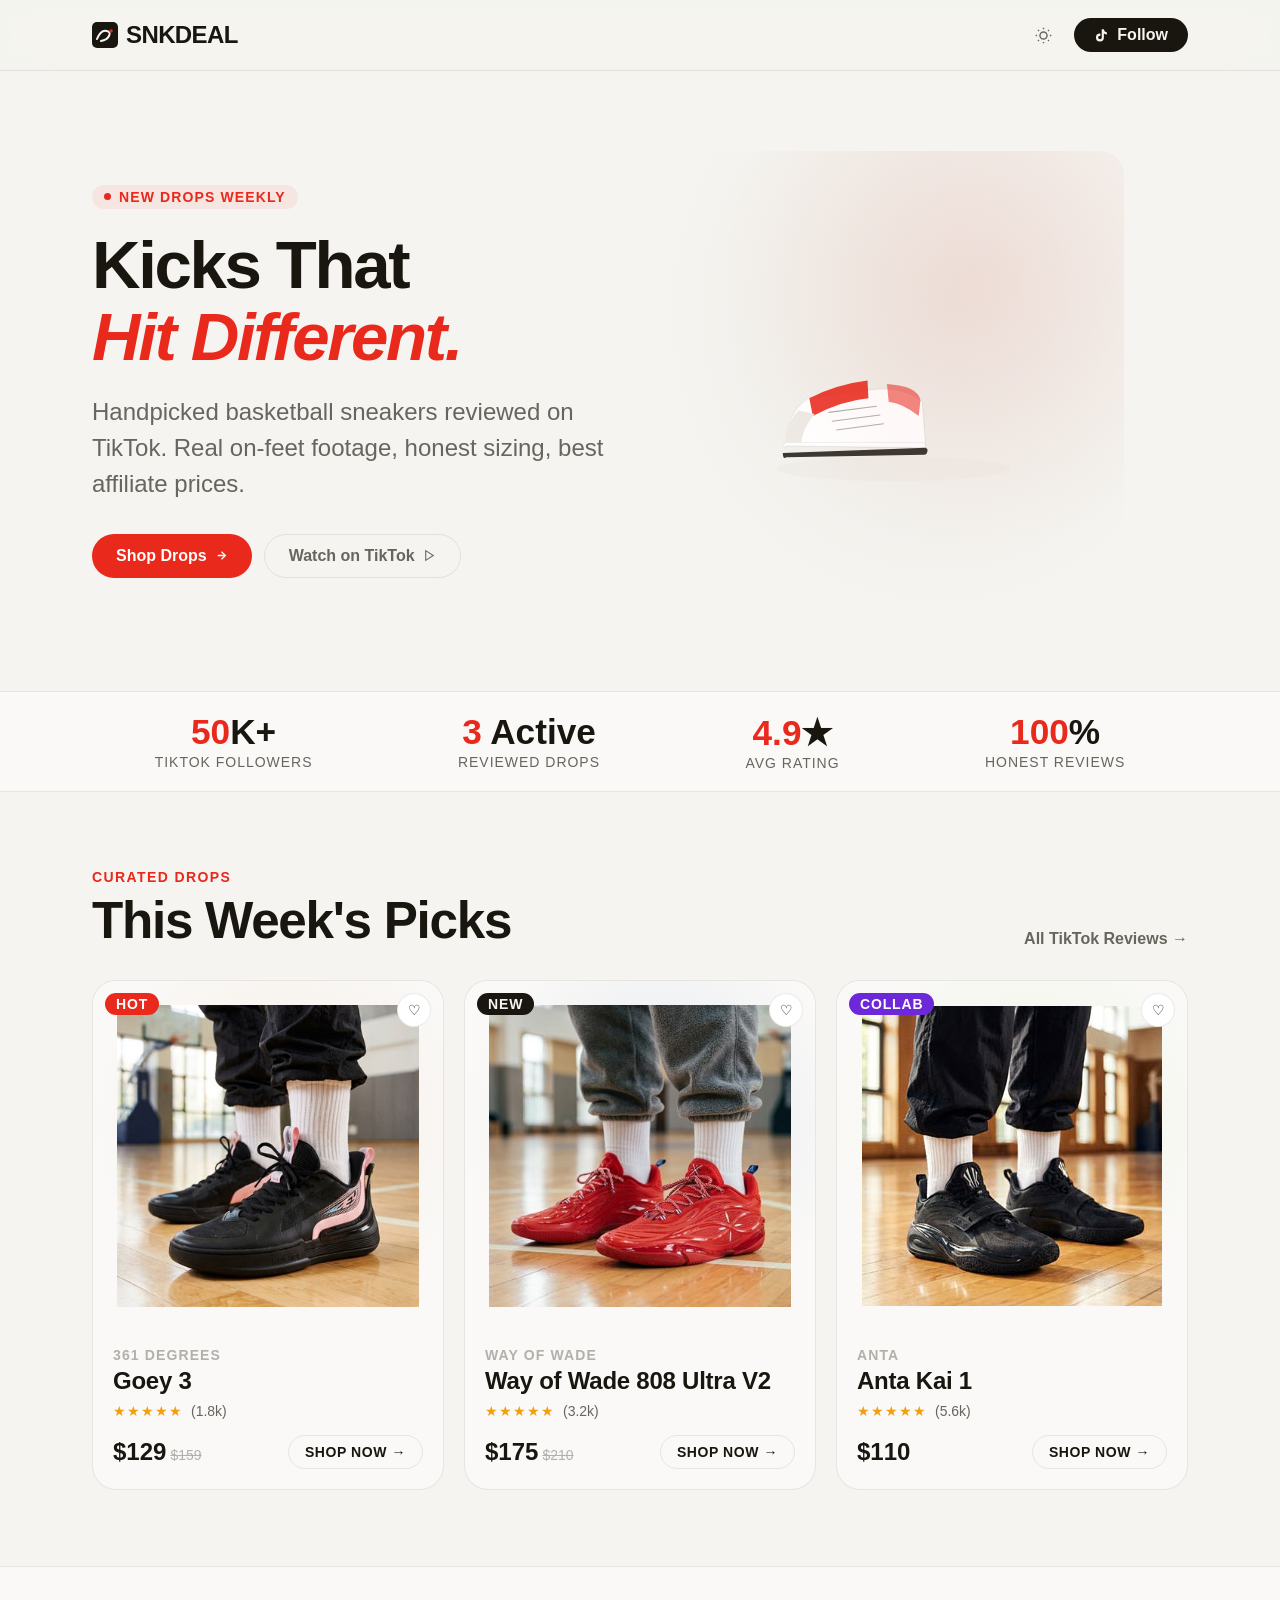
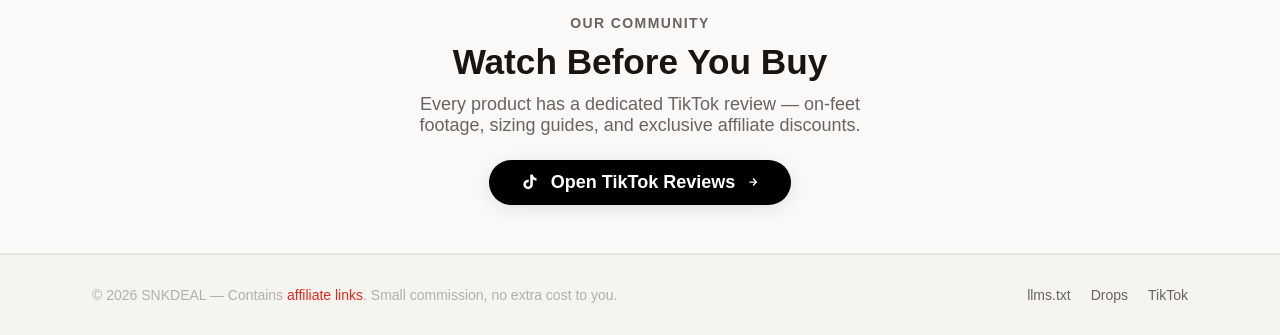
==== commit 23977924: "update the product JSON-LD" ====
--- a/index.html
+++ b/index.html
@@ -419,6 +419,7 @@
           "item": {
             "@type": "Product",
             "name": p.name,
+            "image": new URL(p.image, window.location.origin).href,
             "brand": {
               "@type": "Brand",
               "name": p.brand
